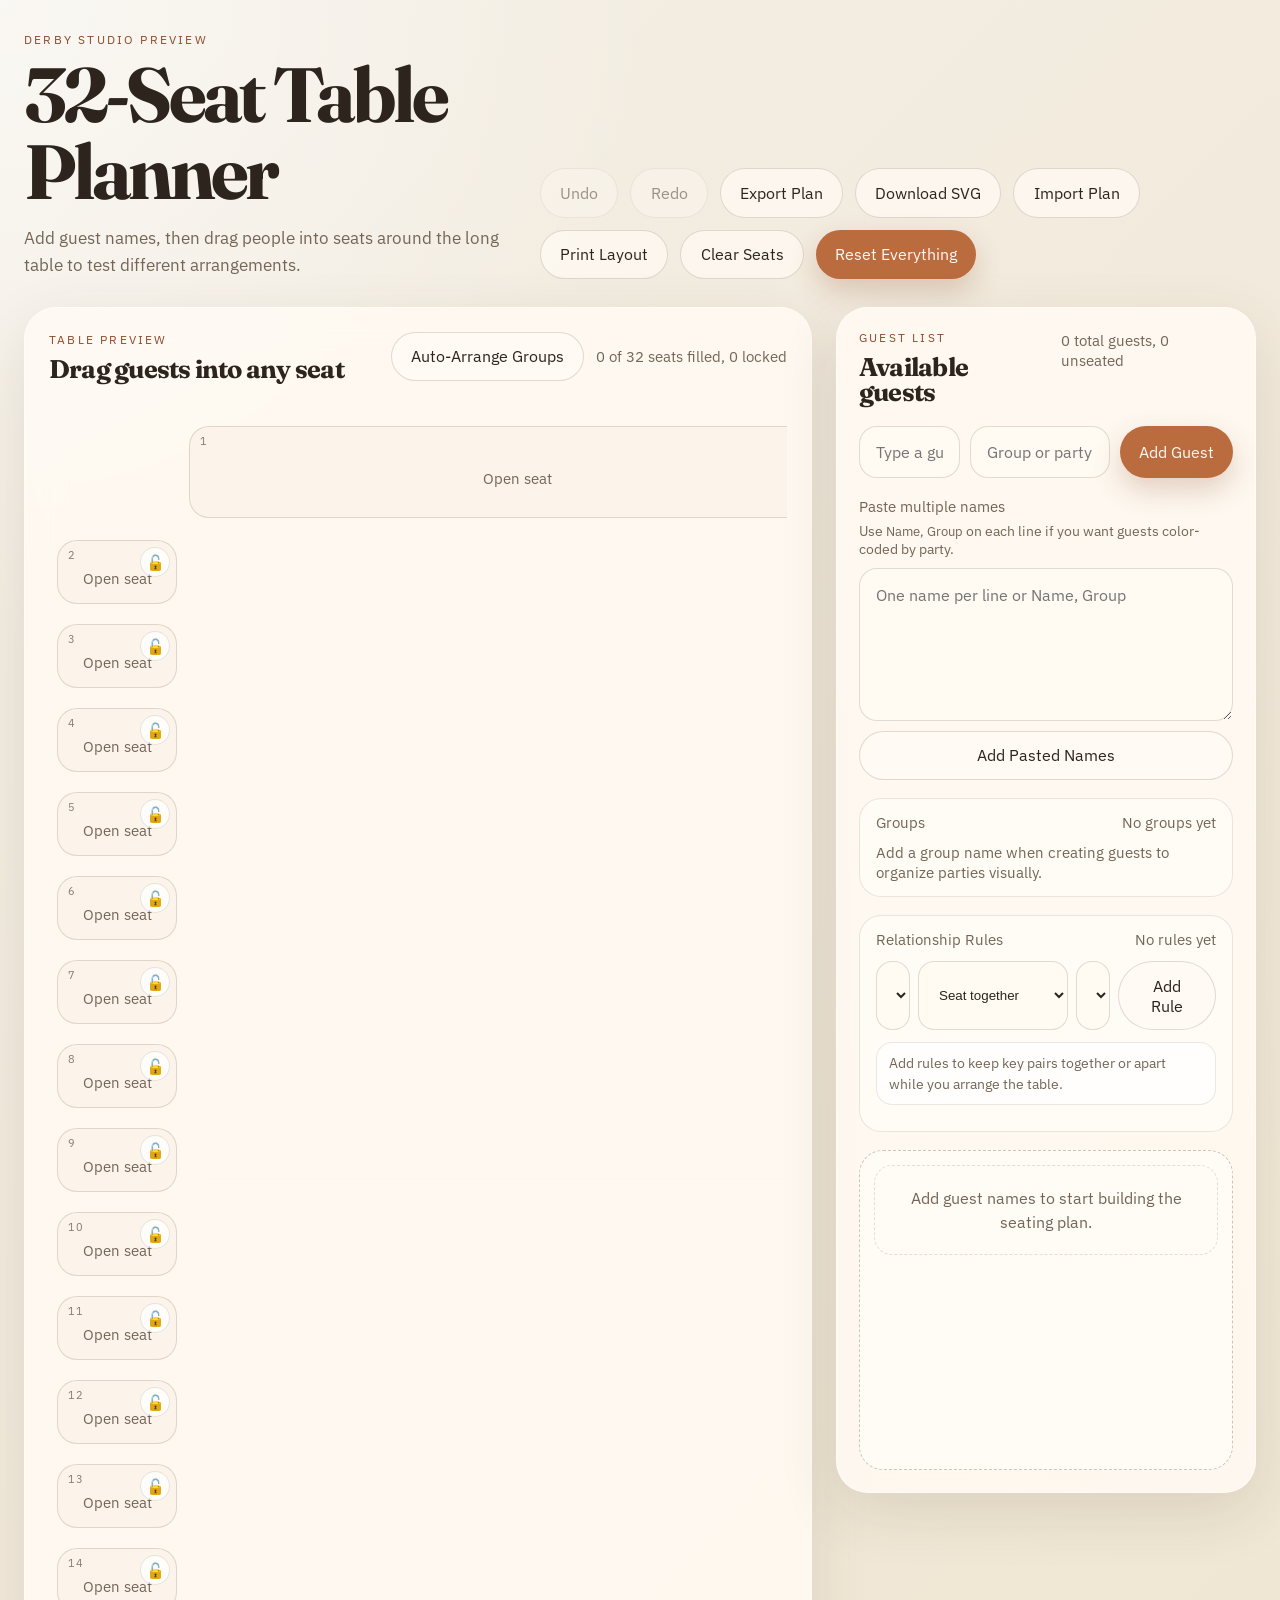
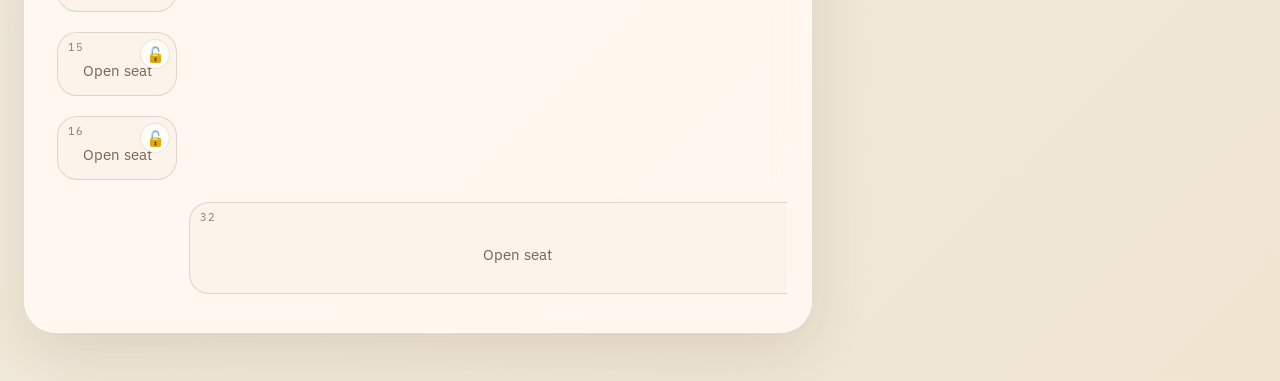
==== index.html @ 19d55abc "Initial seating chart app" ====
<!doctype html>
<html lang="en">
  <head>
    <meta charset="UTF-8" />
    <meta name="viewport" content="width=device-width, initial-scale=1.0" />
    <title>Derby Studio Seating Chart</title>
    <meta
      name="description"
      content="Arrange 32 guests around a long table with drag-and-drop seating, groups, locks, and relationship rules."
    />
    <meta name="theme-color" content="#bb6c3f" />
    <link rel="icon" type="image/svg+xml" href="./favicon.svg" />
    <link rel="manifest" href="./site.webmanifest" />
    <link rel="preconnect" href="https://fonts.googleapis.com" />
    <link rel="preconnect" href="https://fonts.gstatic.com" crossorigin />
    <link
      href="https://fonts.googleapis.com/css2?family=Fraunces:opsz,wght@9..144,600;9..144,700&family=IBM+Plex+Sans:wght@400;500;600&display=swap"
      rel="stylesheet"
    />
    <link rel="stylesheet" href="./styles.css" />
  </head>
  <body>
    <div class="page-shell">
      <header class="hero">
        <div>
          <p class="eyebrow">Derby Studio Preview</p>
          <h1>32-Seat Table Planner</h1>
          <p class="intro">
            Add guest names, then drag people into seats around the long table to test
            different arrangements.
          </p>
        </div>
        <div class="hero-actions">
          <button id="undo-button" class="ghost-button" type="button">
            Undo
          </button>
          <button id="redo-button" class="ghost-button" type="button">
            Redo
          </button>
          <button id="export-button" class="ghost-button" type="button">
            Export Plan
          </button>
          <button id="export-svg-button" class="ghost-button" type="button">
            Download SVG
          </button>
          <label class="ghost-button file-button" for="import-file-input">
            Import Plan
          </label>
          <input id="import-file-input" type="file" accept="application/json" hidden />
          <button id="print-button" class="ghost-button" type="button">
            Print Layout
          </button>
          <button id="clear-seats-button" class="ghost-button" type="button">
            Clear Seats
          </button>
          <button id="reset-all-button" class="primary-button" type="button">
            Reset Everything
          </button>
        </div>
      </header>

      <main class="layout">
        <section class="table-panel">
          <div class="panel-header">
            <div>
              <p class="panel-label">Table Preview</p>
              <h2>Drag guests into any seat</h2>
            </div>
            <div class="table-tools">
              <button id="auto-arrange-button" class="ghost-button tool-button" type="button">
                Auto-Arrange Groups
              </button>
              <p id="seat-summary" class="panel-meta"></p>
            </div>
          </div>

          <div class="table-stage">
            <div id="table-map" class="table-map" aria-label="32 person table seating chart"></div>
          </div>
        </section>

        <aside class="sidebar">
          <section class="list-panel">
            <div class="panel-header">
              <div>
                <p class="panel-label">Guest List</p>
                <h2>Available guests</h2>
              </div>
              <p id="guest-summary" class="panel-meta"></p>
            </div>

            <form id="guest-form" class="guest-form">
              <label class="sr-only" for="guest-name-input">Guest name</label>
              <input
                id="guest-name-input"
                name="guest-name"
                type="text"
                maxlength="60"
                placeholder="Type a guest name"
                autocomplete="off"
              />
              <label class="sr-only" for="guest-group-input">Guest group</label>
              <input
                id="guest-group-input"
                name="guest-group"
                type="text"
                maxlength="40"
                placeholder="Group or party"
                autocomplete="off"
              />
              <button class="primary-button" type="submit">Add Guest</button>
            </form>

            <div class="bulk-entry">
              <label for="bulk-names-input">Paste multiple names</label>
              <p class="bulk-hint">
                Use <code>Name, Group</code> on each line if you want guests color-coded by party.
              </p>
              <textarea
                id="bulk-names-input"
                rows="6"
                placeholder="One name per line or Name, Group"
              ></textarea>
              <button id="add-bulk-button" class="ghost-button" type="button">
                Add Pasted Names
              </button>
            </div>

            <div class="legend-panel">
              <div class="legend-header">
                <span>Groups</span>
                <span id="legend-summary"></span>
              </div>
              <div id="group-legend" class="group-legend"></div>
            </div>

            <section class="rules-panel">
              <div class="legend-header">
                <span>Relationship Rules</span>
                <span id="rule-summary"></span>
              </div>

              <form id="rule-form" class="rule-form">
                <label class="sr-only" for="rule-guest-a">First guest</label>
                <select id="rule-guest-a"></select>
                <label class="sr-only" for="rule-type">Rule type</label>
                <select id="rule-type">
                  <option value="together">Seat together</option>
                  <option value="apart">Keep apart</option>
                </select>
                <label class="sr-only" for="rule-guest-b">Second guest</label>
                <select id="rule-guest-b"></select>
                <button class="ghost-button" type="submit">Add Rule</button>
              </form>

              <div id="rule-status" class="rule-status"></div>
              <div id="rule-list" class="rule-list"></div>
            </section>

            <div
              id="unseated-dropzone"
              class="unseated-dropzone"
              aria-label="Unseated guests area"
            >
              <div id="guest-list" class="guest-list"></div>
            </div>
          </section>
        </aside>
      </main>
    </div>

    <script src="./app.js"></script>
  </body>
</html>
---- styles.css ----
:root {
  color-scheme: light;
  --bg: #f4efe6;
  --bg-accent: #efe5d1;
  --paper: rgba(255, 250, 243, 0.88);
  --paper-strong: #fffaf2;
  --ink: #2c241d;
  --muted: #736657;
  --line: rgba(94, 71, 44, 0.18);
  --shadow: 0 20px 60px rgba(76, 50, 23, 0.12);
  --highlight: #bb6c3f;
  --highlight-strong: #8d4b28;
  --seat: #fcf4ea;
  --seat-filled: #f2cda8;
  --table-top: linear-gradient(180deg, #7c5233 0%, #614125 100%);
  --success: #35684f;
}

* {
  box-sizing: border-box;
}

html,
body {
  margin: 0;
  min-height: 100%;
}

body {
  font-family: "IBM Plex Sans", sans-serif;
  color: var(--ink);
  background:
    radial-gradient(circle at top left, rgba(255, 255, 255, 0.55), transparent 28%),
    linear-gradient(135deg, var(--bg) 0%, var(--bg-accent) 100%);
}

button,
input,
textarea {
  font: inherit;
}

code {
  font-family: "IBM Plex Sans", sans-serif;
  font-size: 0.94em;
}

.page-shell {
  max-width: 1480px;
  margin: 0 auto;
  padding: 32px 24px 48px;
}

.hero {
  display: flex;
  justify-content: space-between;
  align-items: end;
  gap: 24px;
  margin-bottom: 28px;
}

.eyebrow,
.panel-label {
  margin: 0 0 10px;
  text-transform: uppercase;
  letter-spacing: 0.18em;
  font-size: 0.76rem;
  color: var(--highlight-strong);
}

h1,
h2 {
  font-family: "Fraunces", serif;
  line-height: 1;
  margin: 0;
}

h1 {
  font-size: clamp(2.6rem, 6vw, 4.8rem);
  letter-spacing: -0.05em;
}

h2 {
  font-size: 1.6rem;
  letter-spacing: -0.03em;
}

.intro,
.panel-meta {
  color: var(--muted);
}

.intro {
  max-width: 720px;
  margin: 14px 0 0;
  font-size: 1.06rem;
  line-height: 1.6;
}

.hero-actions {
  display: flex;
  gap: 12px;
  flex-wrap: wrap;
}

.table-tools {
  display: flex;
  align-items: center;
  gap: 12px;
  flex-wrap: wrap;
  justify-content: flex-end;
}

.tool-button {
  padding: 0.72rem 1rem;
}

.primary-button,
.ghost-button {
  border: 0;
  border-radius: 999px;
  padding: 0.85rem 1.2rem;
  cursor: pointer;
  transition:
    transform 160ms ease,
    box-shadow 160ms ease,
    background 160ms ease;
}

.primary-button {
  background: var(--highlight);
  color: #fff8f2;
  box-shadow: 0 12px 28px rgba(141, 75, 40, 0.24);
}

.ghost-button {
  background: rgba(255, 250, 243, 0.75);
  color: var(--ink);
  border: 1px solid var(--line);
}

.ghost-button:disabled,
.primary-button:disabled {
  opacity: 0.45;
  cursor: not-allowed;
  transform: none;
  box-shadow: none;
}

.file-button {
  display: inline-flex;
  align-items: center;
}

.primary-button:hover,
.ghost-button:hover {
  transform: translateY(-1px);
}

.layout {
  display: grid;
  grid-template-columns: minmax(0, 1.45fr) minmax(320px, 420px);
  gap: 24px;
}

.table-panel,
.list-panel {
  background: var(--paper);
  backdrop-filter: blur(18px);
  border: 1px solid rgba(255, 255, 255, 0.45);
  border-radius: 32px;
  box-shadow: var(--shadow);
}

.table-panel {
  padding: 24px;
}

.list-panel {
  padding: 22px;
  position: sticky;
  top: 24px;
}

.panel-header {
  display: flex;
  justify-content: space-between;
  align-items: start;
  gap: 16px;
  margin-bottom: 20px;
}

.panel-meta {
  margin: 0;
  font-size: 0.95rem;
}

.table-stage {
  overflow: auto;
  padding: 18px 8px 8px;
}

.table-map {
  min-width: 920px;
  display: grid;
  grid-template-columns: 120px minmax(520px, 1fr) 120px;
  grid-template-rows: 104px repeat(15, 72px) 104px;
  gap: 12px;
  align-items: center;
  position: relative;
}

.table-surface {
  grid-column: 2;
  grid-row: 2 / 17;
  background: var(--table-top);
  border-radius: 44px;
  box-shadow:
    inset 0 1px 0 rgba(255, 255, 255, 0.15),
    inset 0 -16px 30px rgba(0, 0, 0, 0.1),
    0 24px 48px rgba(78, 54, 28, 0.24);
  position: relative;
}

.table-surface::after {
  content: "";
  position: absolute;
  inset: 18px;
  border-radius: 30px;
  border: 1px solid rgba(255, 248, 239, 0.14);
}

.seat {
  display: flex;
  align-items: center;
  justify-content: center;
  min-height: 72px;
  border-radius: 20px;
  border: 1px solid var(--line);
  background: var(--seat);
  color: var(--ink);
  padding: 10px;
  text-align: center;
  position: relative;
  transition:
    transform 140ms ease,
    background 140ms ease,
    border-color 140ms ease,
    box-shadow 140ms ease;
}

.seat.locked {
  box-shadow:
    inset 0 0 0 1px rgba(44, 36, 29, 0.08),
    0 0 0 3px rgba(44, 36, 29, 0.08);
}

.seat.conflict {
  box-shadow:
    inset 0 0 0 1px rgba(190, 86, 58, 0.1),
    0 0 0 3px rgba(189, 85, 58, 0.28);
  border-color: rgba(189, 85, 58, 0.44) !important;
}

.seat::before {
  content: attr(data-seat-number);
  position: absolute;
  top: 7px;
  left: 10px;
  font-size: 0.7rem;
  letter-spacing: 0.08em;
  color: rgba(44, 36, 29, 0.58);
}

.seat.side-left,
.seat.side-right {
  min-height: 64px;
}

.seat.end {
  min-height: 92px;
}

.seat.filled {
  background: var(--seat-filled);
  border-color: rgba(141, 75, 40, 0.3);
}

.seat.drop-target,
.unseated-dropzone.drop-target {
  border-color: var(--highlight);
  box-shadow: 0 0 0 3px rgba(187, 108, 63, 0.16);
  transform: translateY(-1px);
}

.seat-name,
.guest-chip {
  border-radius: 16px;
  background: rgba(255, 255, 255, 0.62);
  padding: 8px 10px;
  width: 100%;
}

.seat-name {
  cursor: grab;
  font-weight: 600;
}

.seat-name.locked-name {
  cursor: default;
}

.seat-card {
  width: 100%;
  display: grid;
  grid-template-columns: minmax(0, 1fr) auto;
  gap: 8px;
  align-items: center;
}

.seat-card button,
.inline-editor-actions button,
.guest-chip-actions button {
  border: 0;
  background: transparent;
  color: var(--muted);
  cursor: pointer;
  padding: 6px 8px;
  border-radius: 999px;
}

.seat-card button:hover,
.inline-editor-actions button:hover,
.guest-chip-actions button:hover {
  background: rgba(141, 75, 40, 0.08);
  color: var(--highlight-strong);
}

.seat-empty {
  color: var(--muted);
  font-size: 0.92rem;
  padding-top: 12px;
}

.seat-lock {
  position: absolute;
  top: 6px;
  right: 6px;
  border: 0;
  background: rgba(255, 255, 255, 0.76);
  color: var(--muted);
  width: 30px;
  height: 30px;
  border-radius: 999px;
  cursor: pointer;
  font-size: 0.95rem;
  display: inline-flex;
  align-items: center;
  justify-content: center;
  border: 1px solid rgba(94, 71, 44, 0.14);
}

.seat-lock:hover {
  color: var(--highlight-strong);
  background: rgba(255, 255, 255, 0.92);
}

.seat-lock.is-locked {
  color: var(--ink);
  background: rgba(255, 250, 243, 0.95);
}

.guest-form {
  display: grid;
  grid-template-columns: minmax(0, 1fr) minmax(140px, 0.7fr) auto;
  gap: 10px;
  margin-bottom: 18px;
}

.guest-form input,
.bulk-entry textarea {
  width: 100%;
  border: 1px solid var(--line);
  background: var(--paper-strong);
  border-radius: 18px;
  padding: 0.95rem 1rem;
  color: var(--ink);
}

.bulk-entry {
  display: grid;
  gap: 10px;
  margin-bottom: 18px;
}

.bulk-entry label {
  font-size: 0.95rem;
  color: var(--muted);
}

.bulk-hint {
  margin: -4px 0 0;
  color: var(--muted);
  font-size: 0.88rem;
}

.legend-panel {
  display: grid;
  gap: 10px;
  margin-bottom: 18px;
  padding: 14px 16px;
  border-radius: 22px;
  background: rgba(255, 252, 248, 0.76);
  border: 1px solid rgba(94, 71, 44, 0.12);
}

.legend-header {
  display: flex;
  justify-content: space-between;
  gap: 12px;
  align-items: center;
  color: var(--muted);
  font-size: 0.92rem;
}

.group-legend {
  display: flex;
  flex-wrap: wrap;
  gap: 8px;
}

.legend-chip {
  display: inline-flex;
  align-items: center;
  gap: 8px;
  padding: 7px 10px;
  border-radius: 999px;
  background: rgba(255, 255, 255, 0.84);
  border: 1px solid rgba(94, 71, 44, 0.12);
  font-size: 0.88rem;
}

.legend-swatch {
  width: 12px;
  height: 12px;
  border-radius: 999px;
  flex: 0 0 auto;
  border: 1px solid rgba(44, 36, 29, 0.1);
}

.rules-panel {
  display: grid;
  gap: 12px;
  margin-bottom: 18px;
  padding: 14px 16px;
  border-radius: 22px;
  background: rgba(255, 252, 248, 0.76);
  border: 1px solid rgba(94, 71, 44, 0.12);
}

.rule-form {
  display: grid;
  grid-template-columns: 1fr 150px 1fr auto;
  gap: 8px;
}

.rule-form select {
  width: 100%;
  border: 1px solid var(--line);
  background: var(--paper-strong);
  border-radius: 16px;
  padding: 0.9rem 1rem;
  color: var(--ink);
}

.rule-status {
  display: grid;
  gap: 8px;
}

.rule-note {
  padding: 10px 12px;
  border-radius: 16px;
  font-size: 0.88rem;
  line-height: 1.45;
  background: rgba(255, 255, 255, 0.8);
  border: 1px solid rgba(94, 71, 44, 0.12);
  color: var(--muted);
}

.rule-note.conflict {
  color: #8d3423;
  background: rgba(236, 161, 137, 0.14);
  border-color: rgba(189, 85, 58, 0.28);
}

.rule-note.success {
  color: var(--success);
  background: rgba(101, 157, 124, 0.12);
  border-color: rgba(53, 104, 79, 0.18);
}

.rule-list {
  display: grid;
  gap: 8px;
}

.rule-chip {
  display: grid;
  grid-template-columns: minmax(0, 1fr) auto;
  gap: 10px;
  align-items: center;
  padding: 10px 12px;
  border-radius: 16px;
  background: rgba(255, 255, 255, 0.84);
  border: 1px solid rgba(94, 71, 44, 0.12);
}

.rule-chip.conflict {
  border-color: rgba(189, 85, 58, 0.32);
  background: rgba(236, 161, 137, 0.14);
}

.rule-chip button {
  border: 0;
  background: transparent;
  color: var(--muted);
  cursor: pointer;
  padding: 6px 8px;
  border-radius: 999px;
}

.rule-chip button:hover {
  background: rgba(141, 75, 40, 0.08);
  color: var(--highlight-strong);
}

.rule-text {
  display: grid;
  gap: 3px;
  min-width: 0;
}

.rule-title {
  font-size: 0.9rem;
  font-weight: 600;
}

.rule-meta {
  font-size: 0.8rem;
  color: var(--muted);
}

.unseated-dropzone {
  min-height: 320px;
  border: 1px dashed rgba(94, 71, 44, 0.3);
  border-radius: 24px;
  padding: 14px;
  background: rgba(255, 252, 248, 0.72);
  transition:
    background 140ms ease,
    border-color 140ms ease,
    box-shadow 140ms ease;
}

.guest-list {
  display: flex;
  flex-direction: column;
  gap: 10px;
}

.guest-chip {
  display: grid;
  grid-template-columns: minmax(0, 1fr) auto;
  gap: 8px;
  align-items: center;
  border: 1px solid rgba(94, 71, 44, 0.12);
  cursor: grab;
}

.guest-chip-actions {
  display: inline-flex;
  align-items: center;
  gap: 2px;
}

.guest-chip-text {
  display: grid;
  gap: 3px;
  min-width: 0;
}

.guest-chip strong {
  overflow: hidden;
  text-overflow: ellipsis;
  white-space: nowrap;
}

.guest-group-label {
  display: inline-flex;
  align-items: center;
  gap: 6px;
  color: var(--muted);
  font-size: 0.78rem;
  min-width: 0;
}

.group-dot {
  width: 10px;
  height: 10px;
  border-radius: 999px;
  border: 1px solid rgba(44, 36, 29, 0.1);
  flex: 0 0 auto;
}

.inline-editor {
  width: 100%;
  display: grid;
  gap: 8px;
  cursor: default;
}

.inline-editor input {
  width: 100%;
  border: 1px solid var(--line);
  background: rgba(255, 255, 255, 0.92);
  border-radius: 14px;
  padding: 0.72rem 0.85rem;
  color: var(--ink);
}

.inline-editor-actions {
  display: flex;
  justify-content: flex-end;
  gap: 4px;
}

.dragging {
  opacity: 0.45;
}

.empty-state {
  text-align: center;
  color: var(--muted);
  border: 1px dashed rgba(94, 71, 44, 0.16);
  border-radius: 18px;
  padding: 20px 16px;
  line-height: 1.5;
}

.sr-only {
  position: absolute;
  width: 1px;
  height: 1px;
  padding: 0;
  margin: -1px;
  overflow: hidden;
  clip: rect(0, 0, 0, 0);
  white-space: nowrap;
  border: 0;
}

@media (max-width: 1100px) {
  .layout {
    grid-template-columns: 1fr;
  }

  .list-panel {
    position: static;
  }
}

@media (max-width: 720px) {
  .page-shell {
    padding-inline: 16px;
  }

  .hero {
    flex-direction: column;
    align-items: start;
  }

  .guest-form {
    grid-template-columns: 1fr;
  }

  .rule-form {
    grid-template-columns: 1fr;
  }

  .table-panel,
  .list-panel {
    border-radius: 24px;
  }
}

@media print {
  body {
    background: #ffffff;
  }

  .page-shell {
    max-width: none;
    padding: 0;
  }

  .hero {
    margin-bottom: 16px;
  }

  .hero-actions,
  .table-tools button,
  .sidebar {
    display: none !important;
  }

  .layout {
    display: block;
  }

  .table-panel {
    box-shadow: none;
    border: 1px solid #d9d0c6;
    background: #ffffff;
    break-inside: avoid;
  }

  .table-stage {
    overflow: visible;
    padding: 12px 0 0;
  }

  .table-map {
    min-width: 0;
    transform: scale(0.9);
    transform-origin: top center;
    margin: -28px auto -60px;
  }
}
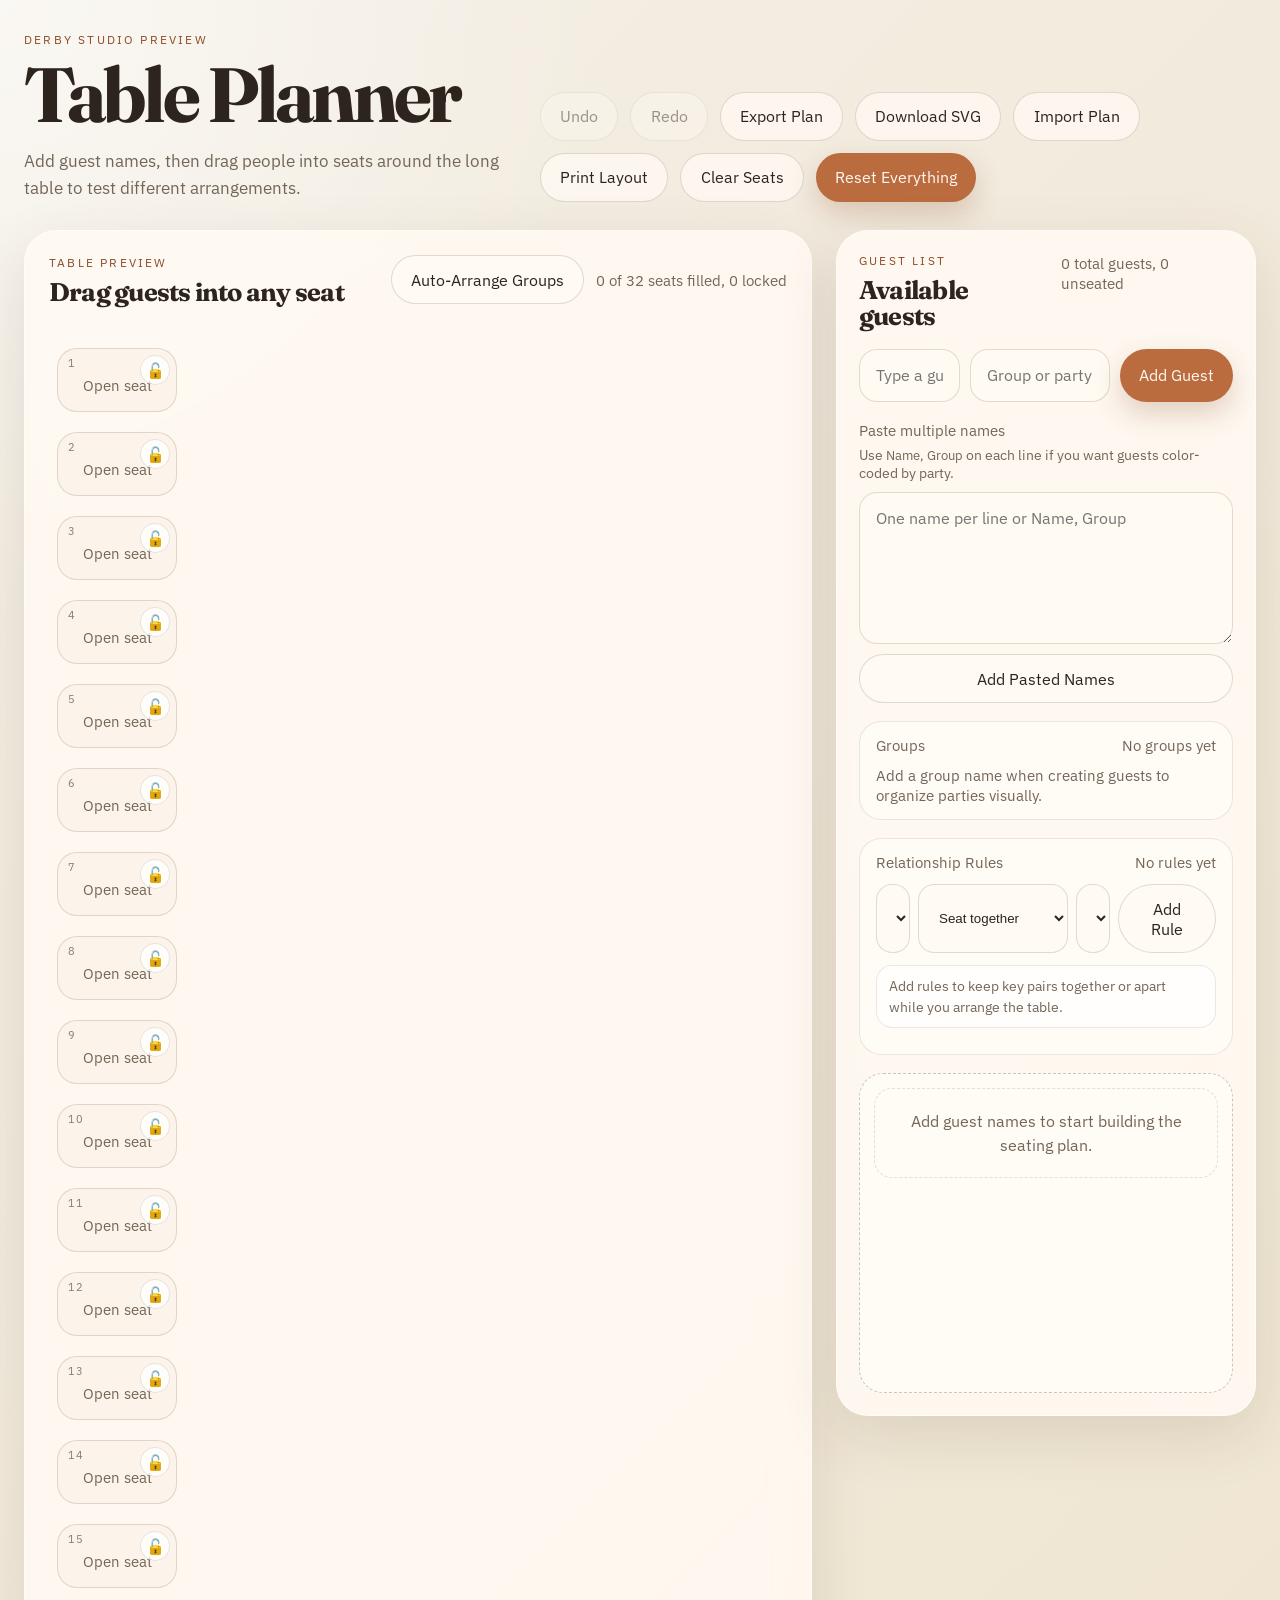
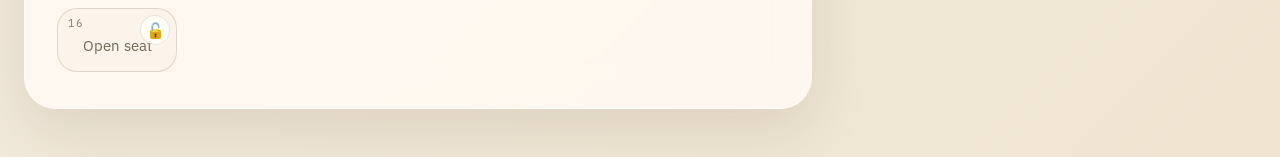
==== commit 954c2411: "Update table layout and title" ====
--- a/index.html
+++ b/index.html
@@ -3,7 +3,7 @@
   <head>
     <meta charset="UTF-8" />
     <meta name="viewport" content="width=device-width, initial-scale=1.0" />
-    <title>Derby Studio Seating Chart</title>
+    <title>Table Planner</title>
     <meta
       name="description"
       content="Arrange 32 guests around a long table with drag-and-drop seating, groups, locks, and relationship rules."
@@ -24,7 +24,7 @@
       <header class="hero">
         <div>
           <p class="eyebrow">Derby Studio Preview</p>
-          <h1>32-Seat Table Planner</h1>
+          <h1>Table Planner</h1>
           <p class="intro">
             Add guest names, then drag people into seats around the long table to test
             different arrangements.
--- a/styles.css
+++ b/styles.css
@@ -204,7 +204,7 @@
   min-width: 920px;
   display: grid;
   grid-template-columns: 120px minmax(520px, 1fr) 120px;
-  grid-template-rows: 104px repeat(15, 72px) 104px;
+  grid-template-rows: repeat(16, 72px);
   gap: 12px;
   align-items: center;
   position: relative;
@@ -212,7 +212,7 @@
 
 .table-surface {
   grid-column: 2;
-  grid-row: 2 / 17;
+  grid-row: 1 / 17;
   background: var(--table-top);
   border-radius: 44px;
   box-shadow:
@@ -277,10 +277,6 @@
   min-height: 64px;
 }
 
-.seat.end {
-  min-height: 92px;
-}
-
 .seat.filled {
   background: var(--seat-filled);
   border-color: rgba(141, 75, 40, 0.3);
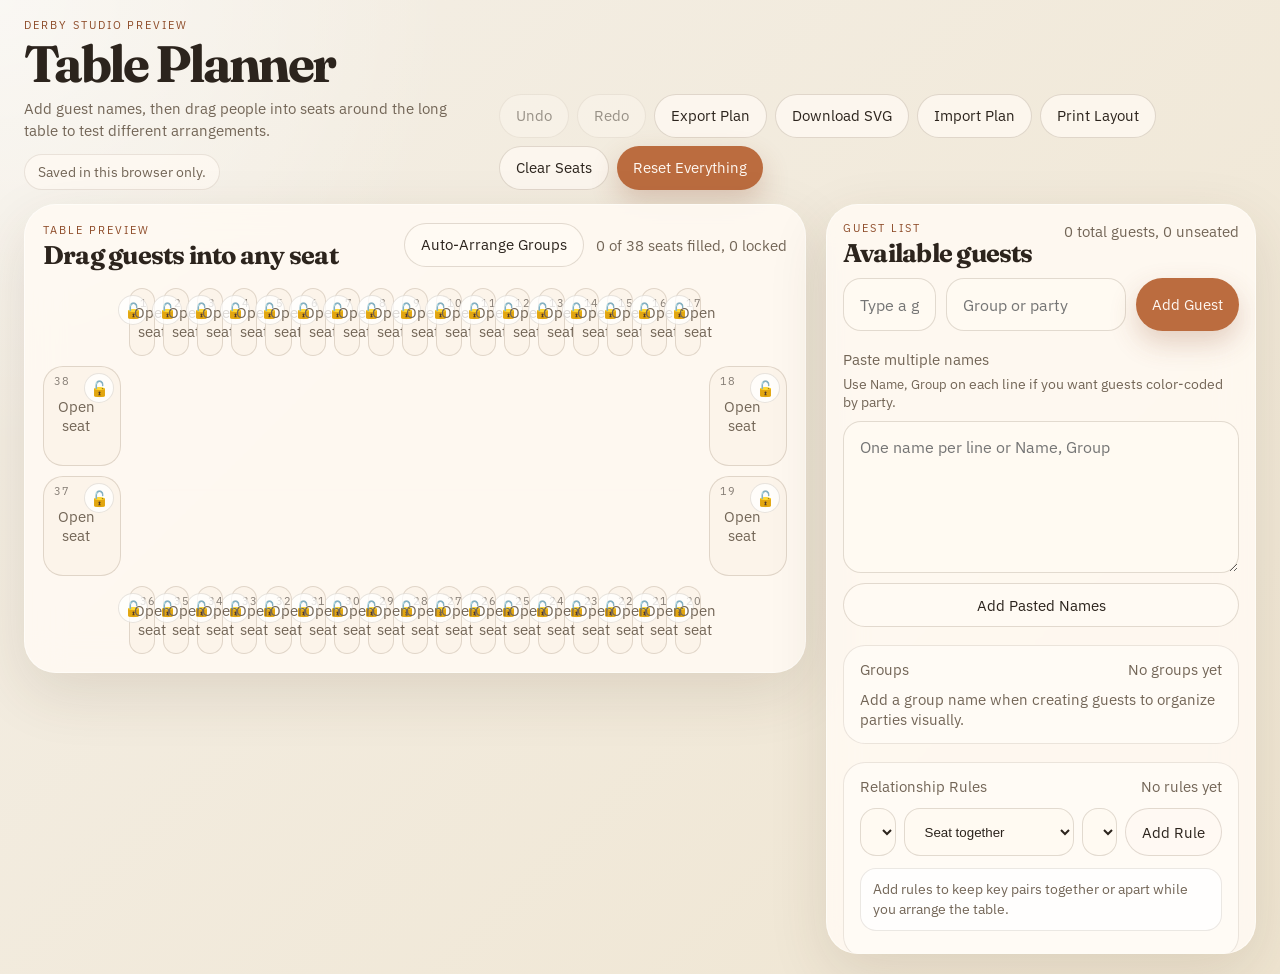
==== commit 01111eff: "Expand seating chart to 38 guests" ====
--- a/index.html
+++ b/index.html
@@ -6,7 +6,7 @@
     <title>Table Planner</title>
     <meta
       name="description"
-      content="Arrange 32 guests around a long table with drag-and-drop seating, groups, locks, and relationship rules."
+      content="Arrange 38 guests around a long rectangular table with drag-and-drop seating, groups, locks, and relationship rules."
     />
     <meta name="theme-color" content="#bb6c3f" />
     <link rel="icon" type="image/svg+xml" href="./favicon.svg" />
@@ -29,6 +29,7 @@
             Add guest names, then drag people into seats around the long table to test
             different arrangements.
           </p>
+          <p id="storage-status" class="storage-status"></p>
         </div>
         <div class="hero-actions">
           <button id="undo-button" class="ghost-button" type="button">
@@ -75,7 +76,7 @@
           </div>
 
           <div class="table-stage">
-            <div id="table-map" class="table-map" aria-label="32 person table seating chart"></div>
+            <div id="table-map" class="table-map" aria-label="38 person table seating chart"></div>
           </div>
         </section>
 
--- a/styles.css
+++ b/styles.css
@@ -46,9 +46,9 @@
 }
 
 .page-shell {
-  max-width: 1480px;
+  max-width: 1680px;
   margin: 0 auto;
-  padding: 32px 24px 48px;
+  padding: 28px 24px 44px;
 }
 
 .hero {
@@ -95,6 +95,31 @@
   margin: 14px 0 0;
   font-size: 1.06rem;
   line-height: 1.6;
+}
+
+.storage-status {
+  display: inline-flex;
+  align-items: center;
+  gap: 8px;
+  margin: 12px 0 0;
+  padding: 0.5rem 0.8rem;
+  border-radius: 999px;
+  font-size: 0.88rem;
+  color: var(--muted);
+  background: rgba(255, 250, 243, 0.72);
+  border: 1px solid rgba(94, 71, 44, 0.12);
+}
+
+.storage-status[data-tone="success"] {
+  color: var(--success);
+  border-color: rgba(53, 104, 79, 0.18);
+  background: rgba(101, 157, 124, 0.1);
+}
+
+.storage-status[data-tone="warning"] {
+  color: #8d4b28;
+  border-color: rgba(187, 108, 63, 0.18);
+  background: rgba(236, 191, 146, 0.16);
 }
 
 .hero-actions {
@@ -159,8 +184,8 @@
 
 .layout {
   display: grid;
-  grid-template-columns: minmax(0, 1.45fr) minmax(320px, 420px);
-  gap: 24px;
+  grid-template-columns: minmax(0, 1.75fr) minmax(360px, 430px);
+  gap: 20px;
 }
 
 .table-panel,
@@ -173,11 +198,11 @@
 }
 
 .table-panel {
-  padding: 24px;
+  padding: 22px;
 }
 
 .list-panel {
-  padding: 22px;
+  padding: 20px;
   position: sticky;
   top: 24px;
 }
@@ -196,23 +221,24 @@
 }
 
 .table-stage {
-  overflow: auto;
-  padding: 18px 8px 8px;
+  overflow: visible;
+  padding: 14px 0 0;
 }
 
 .table-map {
-  min-width: 920px;
-  display: grid;
-  grid-template-columns: 120px minmax(520px, 1fr) 120px;
-  grid-template-rows: repeat(16, 72px);
-  gap: 12px;
+  min-width: 0;
+  width: 100%;
+  display: grid;
+  grid-template-columns: 78px repeat(17, minmax(0, 1fr)) 78px;
+  grid-template-rows: 74px minmax(84px, 112px) minmax(84px, 112px) 74px;
+  gap: 12px 10px;
   align-items: center;
   position: relative;
 }
 
 .table-surface {
-  grid-column: 2;
-  grid-row: 1 / 17;
+  grid-column: 2 / 19;
+  grid-row: 2 / 4;
   background: var(--table-top);
   border-radius: 44px;
   box-shadow:
@@ -247,6 +273,7 @@
     background 140ms ease,
     border-color 140ms ease,
     box-shadow 140ms ease;
+  overflow: visible;
 }
 
 .seat.locked {
@@ -260,6 +287,10 @@
     inset 0 0 0 1px rgba(190, 86, 58, 0.1),
     0 0 0 3px rgba(189, 85, 58, 0.28);
   border-color: rgba(189, 85, 58, 0.44) !important;
+}
+
+.seat.editing {
+  z-index: 30;
 }
 
 .seat::before {
@@ -272,8 +303,10 @@
   color: rgba(44, 36, 29, 0.58);
 }
 
-.seat.side-left,
-.seat.side-right {
+.seat.side-top,
+.seat.side-bottom,
+.seat.end-left,
+.seat.end-right {
   min-height: 64px;
 }
 
@@ -293,13 +326,16 @@
 .guest-chip {
   border-radius: 16px;
   background: rgba(255, 255, 255, 0.62);
-  padding: 8px 10px;
+  padding: 9px 10px;
   width: 100%;
 }
 
 .seat-name {
   cursor: grab;
   font-weight: 600;
+  overflow: hidden;
+  text-overflow: ellipsis;
+  white-space: nowrap;
 }
 
 .seat-name.locked-name {
@@ -335,7 +371,12 @@
 .seat-empty {
   color: var(--muted);
   font-size: 0.92rem;
-  padding-top: 12px;
+  position: absolute;
+  inset: 0;
+  display: flex;
+  align-items: center;
+  justify-content: center;
+  padding: 0 34px 0 22px;
 }
 
 .seat-lock {
@@ -368,7 +409,7 @@
 
 .guest-form {
   display: grid;
-  grid-template-columns: minmax(0, 1fr) minmax(140px, 0.7fr) auto;
+  grid-template-columns: minmax(0, 1fr) minmax(180px, 0.95fr) auto;
   gap: 10px;
   margin-bottom: 18px;
 }
@@ -456,7 +497,7 @@
 
 .rule-form {
   display: grid;
-  grid-template-columns: 1fr 150px 1fr auto;
+  grid-template-columns: minmax(0, 1fr) 170px minmax(0, 1fr) auto;
   gap: 8px;
 }
 
@@ -610,10 +651,31 @@
 }
 
 .inline-editor {
-  width: 100%;
+  position: absolute;
+  top: 6px;
+  left: 6px;
+  right: auto;
   display: grid;
   gap: 8px;
   cursor: default;
+  padding: 10px;
+  border-radius: 16px;
+  background: rgba(255, 250, 243, 0.98);
+  border: 1px solid rgba(94, 71, 44, 0.14);
+  box-shadow: 0 18px 32px rgba(76, 50, 23, 0.18);
+  z-index: 40;
+  width: max(100%, 300px);
+  min-width: 300px;
+}
+
+.seat.side-bottom .inline-editor {
+  top: auto;
+  bottom: 6px;
+}
+
+.seat.end-right .inline-editor {
+  left: auto;
+  right: 6px;
 }
 
 .inline-editor input {
@@ -664,6 +726,111 @@
   .list-panel {
     position: static;
   }
+
+  .table-stage {
+    overflow-x: auto;
+    padding-bottom: 10px;
+  }
+
+  .table-map {
+    min-width: 1380px;
+  }
+}
+
+@media (min-width: 1101px) {
+  .page-shell {
+    min-height: 100vh;
+    padding-top: 18px;
+    padding-bottom: 20px;
+  }
+
+  .hero {
+    gap: 18px;
+    margin-bottom: 14px;
+  }
+
+  .eyebrow,
+  .panel-label {
+    margin-bottom: 6px;
+    font-size: 0.68rem;
+  }
+
+  h1 {
+    font-size: clamp(2.2rem, 4vw, 3.8rem);
+  }
+
+  .intro {
+    margin-top: 8px;
+    font-size: 0.96rem;
+    line-height: 1.45;
+    max-width: 560px;
+  }
+
+  .hero-actions {
+    gap: 8px;
+  }
+
+  .primary-button,
+  .ghost-button {
+    padding: 0.72rem 1rem;
+    font-size: 0.92rem;
+  }
+
+  .layout {
+    align-items: start;
+  }
+
+  .panel-header {
+    margin-bottom: 12px;
+  }
+
+  .list-panel {
+    padding: 16px;
+  }
+
+  .seat-name,
+  .guest-chip {
+    padding: 8px 10px;
+  }
+}
+
+@media (min-width: 1101px) {
+  body.viewport-fit .table-panel,
+  body.viewport-fit .list-panel {
+    max-height: calc(100vh - 150px);
+  }
+
+  body.viewport-fit .table-panel {
+    display: flex;
+    flex-direction: column;
+    padding: 18px;
+  }
+
+  body.viewport-fit .list-panel {
+    overflow: auto;
+  }
+
+  body.viewport-fit .table-stage {
+    flex: 1;
+    min-height: 0;
+    padding-top: 8px;
+  }
+
+  body.viewport-fit .table-map {
+    height: auto;
+    max-height: none;
+    grid-template-rows: 68px minmax(76px, 100px) minmax(76px, 100px) 68px;
+    gap: 10px 8px;
+  }
+
+  body.viewport-fit .seat,
+  body.viewport-fit .seat.side-top,
+  body.viewport-fit .seat.side-bottom,
+  body.viewport-fit .seat.end-left,
+  body.viewport-fit .seat.end-right {
+    min-height: 0;
+    height: 100%;
+  }
 }
 
 @media (max-width: 720px) {
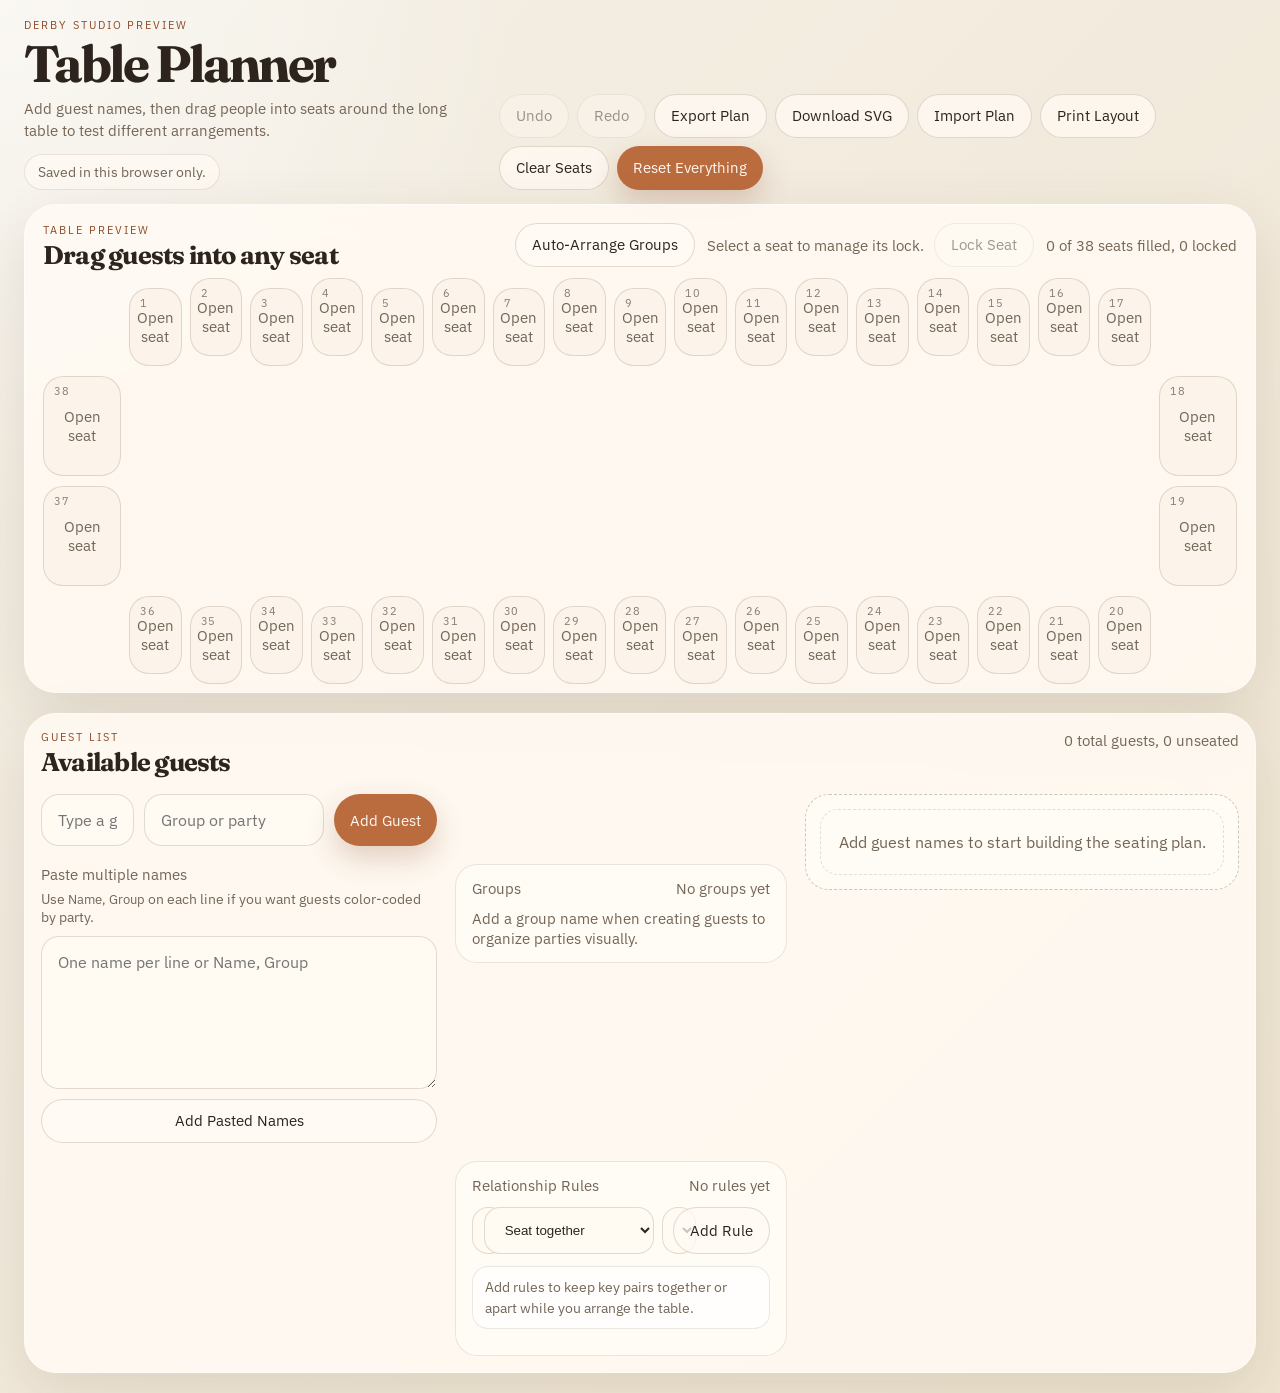
==== commit 5ee4bf8c: "Move seat locking into toolbar" ====
--- a/index.html
+++ b/index.html
@@ -71,6 +71,12 @@
               <button id="auto-arrange-button" class="ghost-button tool-button" type="button">
                 Auto-Arrange Groups
               </button>
+              <div class="seat-lock-controls">
+                <p id="selected-seat-summary" class="panel-meta">Select a seat to manage its lock.</p>
+                <button id="toggle-lock-button" class="ghost-button tool-button" type="button" disabled>
+                  Lock Seat
+                </button>
+              </div>
               <p id="seat-summary" class="panel-meta"></p>
             </div>
           </div>
--- a/styles.css
+++ b/styles.css
@@ -136,6 +136,13 @@
   justify-content: flex-end;
 }
 
+.seat-lock-controls {
+  display: inline-flex;
+  align-items: center;
+  gap: 10px;
+  flex-wrap: wrap;
+}
+
 .tool-button {
   padding: 0.72rem 1rem;
 }
@@ -184,7 +191,7 @@
 
 .layout {
   display: grid;
-  grid-template-columns: minmax(0, 1.75fr) minmax(360px, 430px);
+  grid-template-columns: 1fr;
   gap: 20px;
 }
 
@@ -203,8 +210,7 @@
 
 .list-panel {
   padding: 20px;
-  position: sticky;
-  top: 24px;
+  position: static;
 }
 
 .panel-header {
@@ -230,7 +236,7 @@
   width: 100%;
   display: grid;
   grid-template-columns: 78px repeat(17, minmax(0, 1fr)) 78px;
-  grid-template-rows: 74px minmax(84px, 112px) minmax(84px, 112px) 74px;
+  grid-template-rows: 88px minmax(84px, 112px) minmax(84px, 112px) 88px;
   gap: 12px 10px;
   align-items: center;
   position: relative;
@@ -289,6 +295,13 @@
   border-color: rgba(189, 85, 58, 0.44) !important;
 }
 
+.seat.selected {
+  box-shadow:
+    inset 0 0 0 1px rgba(187, 108, 63, 0.18),
+    0 0 0 3px rgba(187, 108, 63, 0.22);
+  border-color: rgba(187, 108, 63, 0.44);
+}
+
 .seat.editing {
   z-index: 30;
 }
@@ -307,7 +320,15 @@
 .seat.side-bottom,
 .seat.end-left,
 .seat.end-right {
-  min-height: 64px;
+  min-height: 72px;
+}
+
+.seat.side-top.seat-staggered {
+  transform: translateY(-10px);
+}
+
+.seat.side-bottom.seat-staggered {
+  transform: translateY(10px);
 }
 
 .seat.filled {
@@ -333,9 +354,16 @@
 .seat-name {
   cursor: grab;
   font-weight: 600;
+  font-size: 0.82rem;
+  line-height: 1.15;
   overflow: hidden;
-  text-overflow: ellipsis;
-  white-space: nowrap;
+  white-space: normal;
+  display: -webkit-box;
+  -webkit-line-clamp: 2;
+  -webkit-box-orient: vertical;
+  text-align: left;
+  min-height: 2.3em;
+  padding: 12px 34px 10px 10px;
 }
 
 .seat-name.locked-name {
@@ -344,10 +372,7 @@
 
 .seat-card {
   width: 100%;
-  display: grid;
-  grid-template-columns: minmax(0, 1fr) auto;
-  gap: 8px;
-  align-items: center;
+  position: relative;
 }
 
 .seat-card button,
@@ -368,6 +393,17 @@
   color: var(--highlight-strong);
 }
 
+.seat-edit-button {
+  position: absolute;
+  right: 4px;
+  bottom: 4px;
+  width: 24px;
+  height: 24px;
+  padding: 0;
+  font-size: 0.78rem;
+  line-height: 1;
+}
+
 .seat-empty {
   color: var(--muted);
   font-size: 0.92rem;
@@ -376,35 +412,7 @@
   display: flex;
   align-items: center;
   justify-content: center;
-  padding: 0 34px 0 22px;
-}
-
-.seat-lock {
-  position: absolute;
-  top: 6px;
-  right: 6px;
-  border: 0;
-  background: rgba(255, 255, 255, 0.76);
-  color: var(--muted);
-  width: 30px;
-  height: 30px;
-  border-radius: 999px;
-  cursor: pointer;
-  font-size: 0.95rem;
-  display: inline-flex;
-  align-items: center;
-  justify-content: center;
-  border: 1px solid rgba(94, 71, 44, 0.14);
-}
-
-.seat-lock:hover {
-  color: var(--highlight-strong);
-  background: rgba(255, 255, 255, 0.92);
-}
-
-.seat-lock.is-locked {
-  color: var(--ink);
-  background: rgba(255, 250, 243, 0.95);
+  padding: 0 16px;
 }
 
 .guest-form {
@@ -737,6 +745,42 @@
   }
 }
 
+@media (min-width: 1180px) {
+  .list-panel {
+    display: grid;
+    grid-template-columns: minmax(340px, 1.05fr) minmax(300px, 0.88fr) minmax(360px, 1.15fr);
+    gap: 18px;
+    align-items: start;
+    grid-auto-rows: min-content;
+  }
+
+  .list-panel > .panel-header {
+    grid-column: 1 / -1;
+    margin-bottom: 0;
+  }
+
+  .guest-form,
+  .bulk-entry {
+    grid-column: 1;
+    margin-bottom: 0;
+  }
+
+  .legend-panel,
+  .rules-panel {
+    grid-column: 2;
+    margin-bottom: 0;
+    align-self: start;
+  }
+
+  .unseated-dropzone {
+    grid-column: 3;
+    grid-row: 2 / span 3;
+    min-height: 0;
+    max-height: min(68vh, 860px);
+    overflow: auto;
+  }
+}
+
 @media (min-width: 1101px) {
   .page-shell {
     min-height: 100vh;
@@ -795,8 +839,7 @@
 }
 
 @media (min-width: 1101px) {
-  body.viewport-fit .table-panel,
-  body.viewport-fit .list-panel {
+  body.viewport-fit .table-panel {
     max-height: calc(100vh - 150px);
   }
 
@@ -806,10 +849,6 @@
     padding: 18px;
   }
 
-  body.viewport-fit .list-panel {
-    overflow: auto;
-  }
-
   body.viewport-fit .table-stage {
     flex: 1;
     min-height: 0;
@@ -819,7 +858,7 @@
   body.viewport-fit .table-map {
     height: auto;
     max-height: none;
-    grid-template-rows: 68px minmax(76px, 100px) minmax(76px, 100px) 68px;
+    grid-template-rows: 78px minmax(76px, 100px) minmax(76px, 100px) 78px;
     gap: 10px 8px;
   }
 
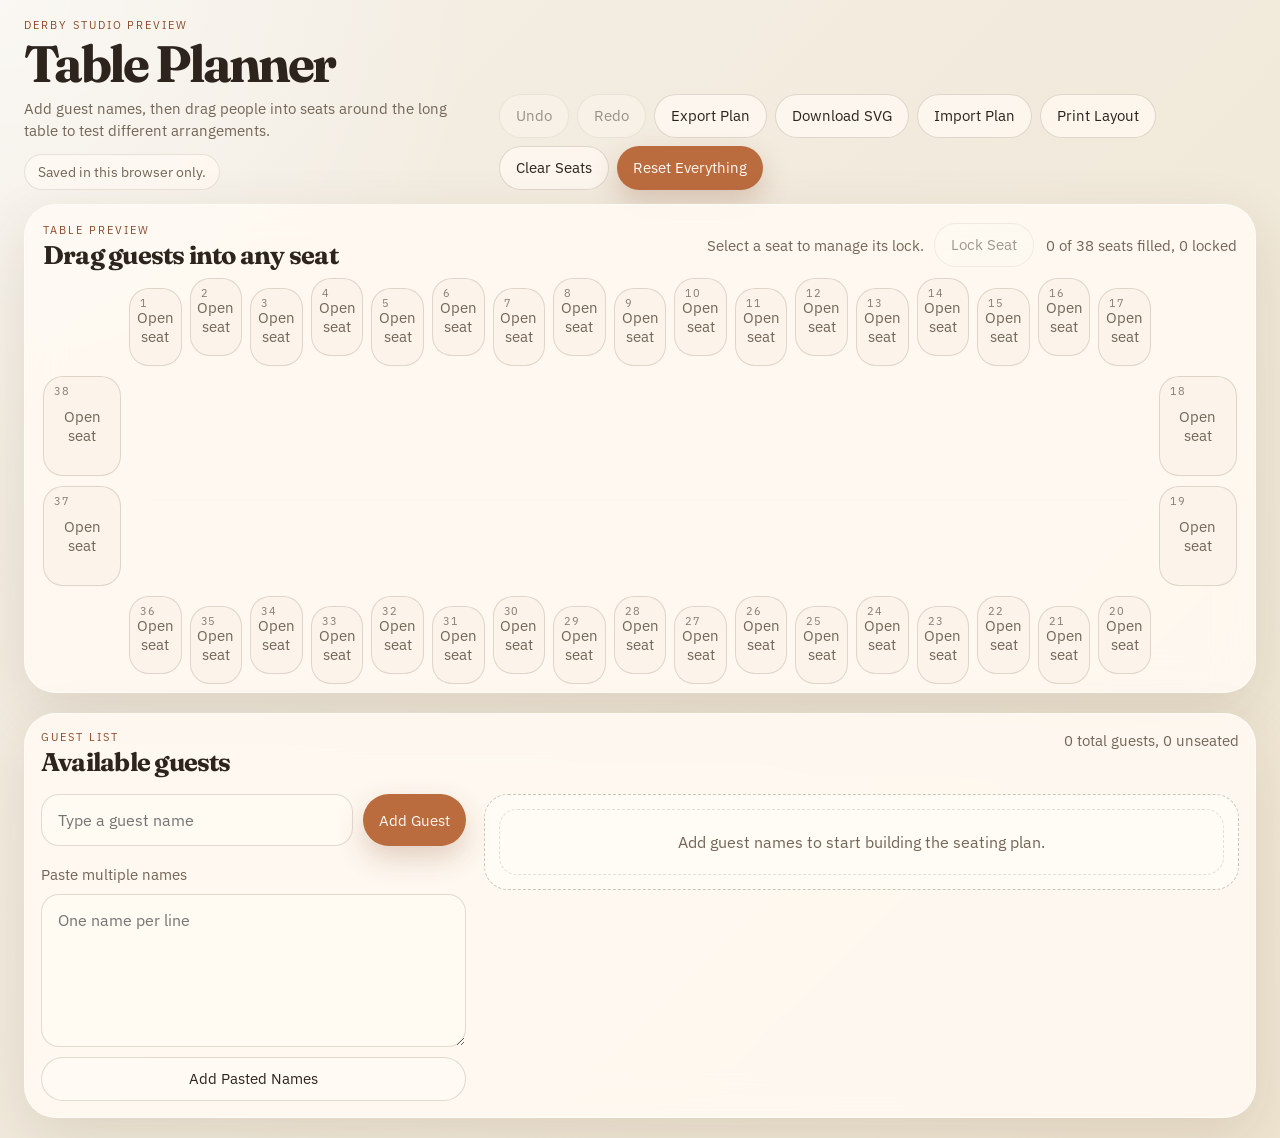
==== commit e18f0fa0: "Simplify guest tools to names only" ====
--- a/index.html
+++ b/index.html
@@ -6,7 +6,7 @@
     <title>Table Planner</title>
     <meta
       name="description"
-      content="Arrange 38 guests around a long rectangular table with drag-and-drop seating, groups, locks, and relationship rules."
+      content="Arrange 38 guests around a long rectangular table with drag-and-drop seating and shared guest names."
     />
     <meta name="theme-color" content="#bb6c3f" />
     <link rel="icon" type="image/svg+xml" href="./favicon.svg" />
@@ -68,9 +68,6 @@
               <h2>Drag guests into any seat</h2>
             </div>
             <div class="table-tools">
-              <button id="auto-arrange-button" class="ghost-button tool-button" type="button">
-                Auto-Arrange Groups
-              </button>
               <div class="seat-lock-controls">
                 <p id="selected-seat-summary" class="panel-meta">Select a seat to manage its lock.</p>
                 <button id="toggle-lock-button" class="ghost-button tool-button" type="button" disabled>
@@ -106,63 +103,20 @@
                 placeholder="Type a guest name"
                 autocomplete="off"
               />
-              <label class="sr-only" for="guest-group-input">Guest group</label>
-              <input
-                id="guest-group-input"
-                name="guest-group"
-                type="text"
-                maxlength="40"
-                placeholder="Group or party"
-                autocomplete="off"
-              />
               <button class="primary-button" type="submit">Add Guest</button>
             </form>
 
             <div class="bulk-entry">
               <label for="bulk-names-input">Paste multiple names</label>
-              <p class="bulk-hint">
-                Use <code>Name, Group</code> on each line if you want guests color-coded by party.
-              </p>
               <textarea
                 id="bulk-names-input"
                 rows="6"
-                placeholder="One name per line or Name, Group"
+                placeholder="One name per line"
               ></textarea>
               <button id="add-bulk-button" class="ghost-button" type="button">
                 Add Pasted Names
               </button>
             </div>
-
-            <div class="legend-panel">
-              <div class="legend-header">
-                <span>Groups</span>
-                <span id="legend-summary"></span>
-              </div>
-              <div id="group-legend" class="group-legend"></div>
-            </div>
-
-            <section class="rules-panel">
-              <div class="legend-header">
-                <span>Relationship Rules</span>
-                <span id="rule-summary"></span>
-              </div>
-
-              <form id="rule-form" class="rule-form">
-                <label class="sr-only" for="rule-guest-a">First guest</label>
-                <select id="rule-guest-a"></select>
-                <label class="sr-only" for="rule-type">Rule type</label>
-                <select id="rule-type">
-                  <option value="together">Seat together</option>
-                  <option value="apart">Keep apart</option>
-                </select>
-                <label class="sr-only" for="rule-guest-b">Second guest</label>
-                <select id="rule-guest-b"></select>
-                <button class="ghost-button" type="submit">Add Rule</button>
-              </form>
-
-              <div id="rule-status" class="rule-status"></div>
-              <div id="rule-list" class="rule-list"></div>
-            </section>
 
             <div
               id="unseated-dropzone"
--- a/styles.css
+++ b/styles.css
@@ -417,7 +417,7 @@
 
 .guest-form {
   display: grid;
-  grid-template-columns: minmax(0, 1fr) minmax(180px, 0.95fr) auto;
+  grid-template-columns: minmax(0, 1fr) auto;
   gap: 10px;
   margin-bottom: 18px;
 }
@@ -440,159 +440,6 @@
 
 .bulk-entry label {
   font-size: 0.95rem;
-  color: var(--muted);
-}
-
-.bulk-hint {
-  margin: -4px 0 0;
-  color: var(--muted);
-  font-size: 0.88rem;
-}
-
-.legend-panel {
-  display: grid;
-  gap: 10px;
-  margin-bottom: 18px;
-  padding: 14px 16px;
-  border-radius: 22px;
-  background: rgba(255, 252, 248, 0.76);
-  border: 1px solid rgba(94, 71, 44, 0.12);
-}
-
-.legend-header {
-  display: flex;
-  justify-content: space-between;
-  gap: 12px;
-  align-items: center;
-  color: var(--muted);
-  font-size: 0.92rem;
-}
-
-.group-legend {
-  display: flex;
-  flex-wrap: wrap;
-  gap: 8px;
-}
-
-.legend-chip {
-  display: inline-flex;
-  align-items: center;
-  gap: 8px;
-  padding: 7px 10px;
-  border-radius: 999px;
-  background: rgba(255, 255, 255, 0.84);
-  border: 1px solid rgba(94, 71, 44, 0.12);
-  font-size: 0.88rem;
-}
-
-.legend-swatch {
-  width: 12px;
-  height: 12px;
-  border-radius: 999px;
-  flex: 0 0 auto;
-  border: 1px solid rgba(44, 36, 29, 0.1);
-}
-
-.rules-panel {
-  display: grid;
-  gap: 12px;
-  margin-bottom: 18px;
-  padding: 14px 16px;
-  border-radius: 22px;
-  background: rgba(255, 252, 248, 0.76);
-  border: 1px solid rgba(94, 71, 44, 0.12);
-}
-
-.rule-form {
-  display: grid;
-  grid-template-columns: minmax(0, 1fr) 170px minmax(0, 1fr) auto;
-  gap: 8px;
-}
-
-.rule-form select {
-  width: 100%;
-  border: 1px solid var(--line);
-  background: var(--paper-strong);
-  border-radius: 16px;
-  padding: 0.9rem 1rem;
-  color: var(--ink);
-}
-
-.rule-status {
-  display: grid;
-  gap: 8px;
-}
-
-.rule-note {
-  padding: 10px 12px;
-  border-radius: 16px;
-  font-size: 0.88rem;
-  line-height: 1.45;
-  background: rgba(255, 255, 255, 0.8);
-  border: 1px solid rgba(94, 71, 44, 0.12);
-  color: var(--muted);
-}
-
-.rule-note.conflict {
-  color: #8d3423;
-  background: rgba(236, 161, 137, 0.14);
-  border-color: rgba(189, 85, 58, 0.28);
-}
-
-.rule-note.success {
-  color: var(--success);
-  background: rgba(101, 157, 124, 0.12);
-  border-color: rgba(53, 104, 79, 0.18);
-}
-
-.rule-list {
-  display: grid;
-  gap: 8px;
-}
-
-.rule-chip {
-  display: grid;
-  grid-template-columns: minmax(0, 1fr) auto;
-  gap: 10px;
-  align-items: center;
-  padding: 10px 12px;
-  border-radius: 16px;
-  background: rgba(255, 255, 255, 0.84);
-  border: 1px solid rgba(94, 71, 44, 0.12);
-}
-
-.rule-chip.conflict {
-  border-color: rgba(189, 85, 58, 0.32);
-  background: rgba(236, 161, 137, 0.14);
-}
-
-.rule-chip button {
-  border: 0;
-  background: transparent;
-  color: var(--muted);
-  cursor: pointer;
-  padding: 6px 8px;
-  border-radius: 999px;
-}
-
-.rule-chip button:hover {
-  background: rgba(141, 75, 40, 0.08);
-  color: var(--highlight-strong);
-}
-
-.rule-text {
-  display: grid;
-  gap: 3px;
-  min-width: 0;
-}
-
-.rule-title {
-  font-size: 0.9rem;
-  font-weight: 600;
-}
-
-.rule-meta {
-  font-size: 0.8rem;
   color: var(--muted);
 }
 
@@ -609,9 +456,10 @@
 }
 
 .guest-list {
-  display: flex;
-  flex-direction: column;
-  gap: 10px;
+  display: grid;
+  grid-template-columns: repeat(auto-fit, minmax(220px, 1fr));
+  gap: 10px 12px;
+  align-content: start;
 }
 
 .guest-chip {
@@ -639,23 +487,6 @@
   overflow: hidden;
   text-overflow: ellipsis;
   white-space: nowrap;
-}
-
-.guest-group-label {
-  display: inline-flex;
-  align-items: center;
-  gap: 6px;
-  color: var(--muted);
-  font-size: 0.78rem;
-  min-width: 0;
-}
-
-.group-dot {
-  width: 10px;
-  height: 10px;
-  border-radius: 999px;
-  border: 1px solid rgba(44, 36, 29, 0.1);
-  flex: 0 0 auto;
 }
 
 .inline-editor {
@@ -748,7 +579,7 @@
 @media (min-width: 1180px) {
   .list-panel {
     display: grid;
-    grid-template-columns: minmax(340px, 1.05fr) minmax(300px, 0.88fr) minmax(360px, 1.15fr);
+    grid-template-columns: minmax(320px, 0.72fr) minmax(0, 1.28fr);
     gap: 18px;
     align-items: start;
     grid-auto-rows: min-content;
@@ -765,16 +596,9 @@
     margin-bottom: 0;
   }
 
-  .legend-panel,
-  .rules-panel {
+  .unseated-dropzone {
     grid-column: 2;
-    margin-bottom: 0;
-    align-self: start;
-  }
-
-  .unseated-dropzone {
-    grid-column: 3;
-    grid-row: 2 / span 3;
+    grid-row: 2 / span 2;
     min-height: 0;
     max-height: min(68vh, 860px);
     overflow: auto;
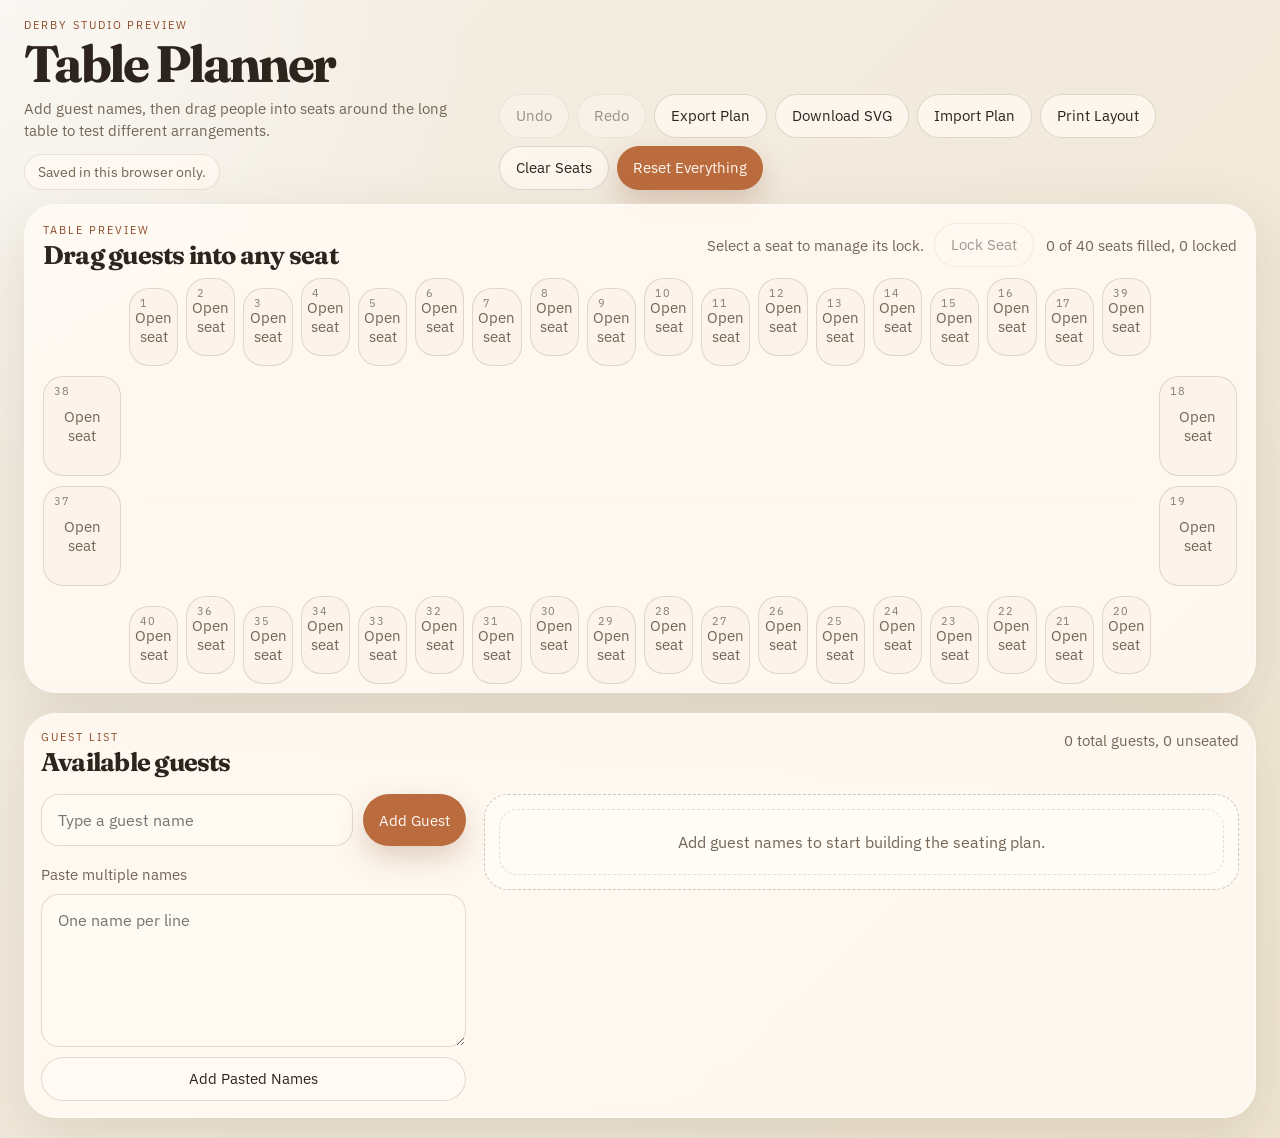
==== commit a90b0d86: "Expand seating chart to 40 seats" ====
--- a/index.html
+++ b/index.html
@@ -6,7 +6,7 @@
     <title>Table Planner</title>
     <meta
       name="description"
-      content="Arrange 38 guests around a long rectangular table with drag-and-drop seating and shared guest names."
+      content="Arrange 40 guests around a long rectangular table with drag-and-drop seating and shared guest names."
     />
     <meta name="theme-color" content="#bb6c3f" />
     <link rel="icon" type="image/svg+xml" href="./favicon.svg" />
@@ -79,7 +79,7 @@
           </div>
 
           <div class="table-stage">
-            <div id="table-map" class="table-map" aria-label="38 person table seating chart"></div>
+            <div id="table-map" class="table-map" aria-label="40 person table seating chart"></div>
           </div>
         </section>
 
--- a/styles.css
+++ b/styles.css
@@ -235,7 +235,7 @@
   min-width: 0;
   width: 100%;
   display: grid;
-  grid-template-columns: 78px repeat(17, minmax(0, 1fr)) 78px;
+  grid-template-columns: 78px repeat(18, minmax(0, 1fr)) 78px;
   grid-template-rows: 88px minmax(84px, 112px) minmax(84px, 112px) 88px;
   gap: 12px 10px;
   align-items: center;
@@ -243,7 +243,7 @@
 }
 
 .table-surface {
-  grid-column: 2 / 19;
+  grid-column: 2 / 20;
   grid-row: 2 / 4;
   background: var(--table-top);
   border-radius: 44px;
@@ -361,9 +361,9 @@
   display: -webkit-box;
   -webkit-line-clamp: 2;
   -webkit-box-orient: vertical;
-  text-align: left;
+  text-align: center;
   min-height: 2.3em;
-  padding: 12px 34px 10px 10px;
+  padding: 12px 10px 10px;
 }
 
 .seat-name.locked-name {
@@ -391,17 +391,6 @@
 .guest-chip-actions button:hover {
   background: rgba(141, 75, 40, 0.08);
   color: var(--highlight-strong);
-}
-
-.seat-edit-button {
-  position: absolute;
-  right: 4px;
-  bottom: 4px;
-  width: 24px;
-  height: 24px;
-  padding: 0;
-  font-size: 0.78rem;
-  line-height: 1;
 }
 
 .seat-empty {
@@ -572,7 +561,7 @@
   }
 
   .table-map {
-    min-width: 1380px;
+    min-width: 1460px;
   }
 }
 
